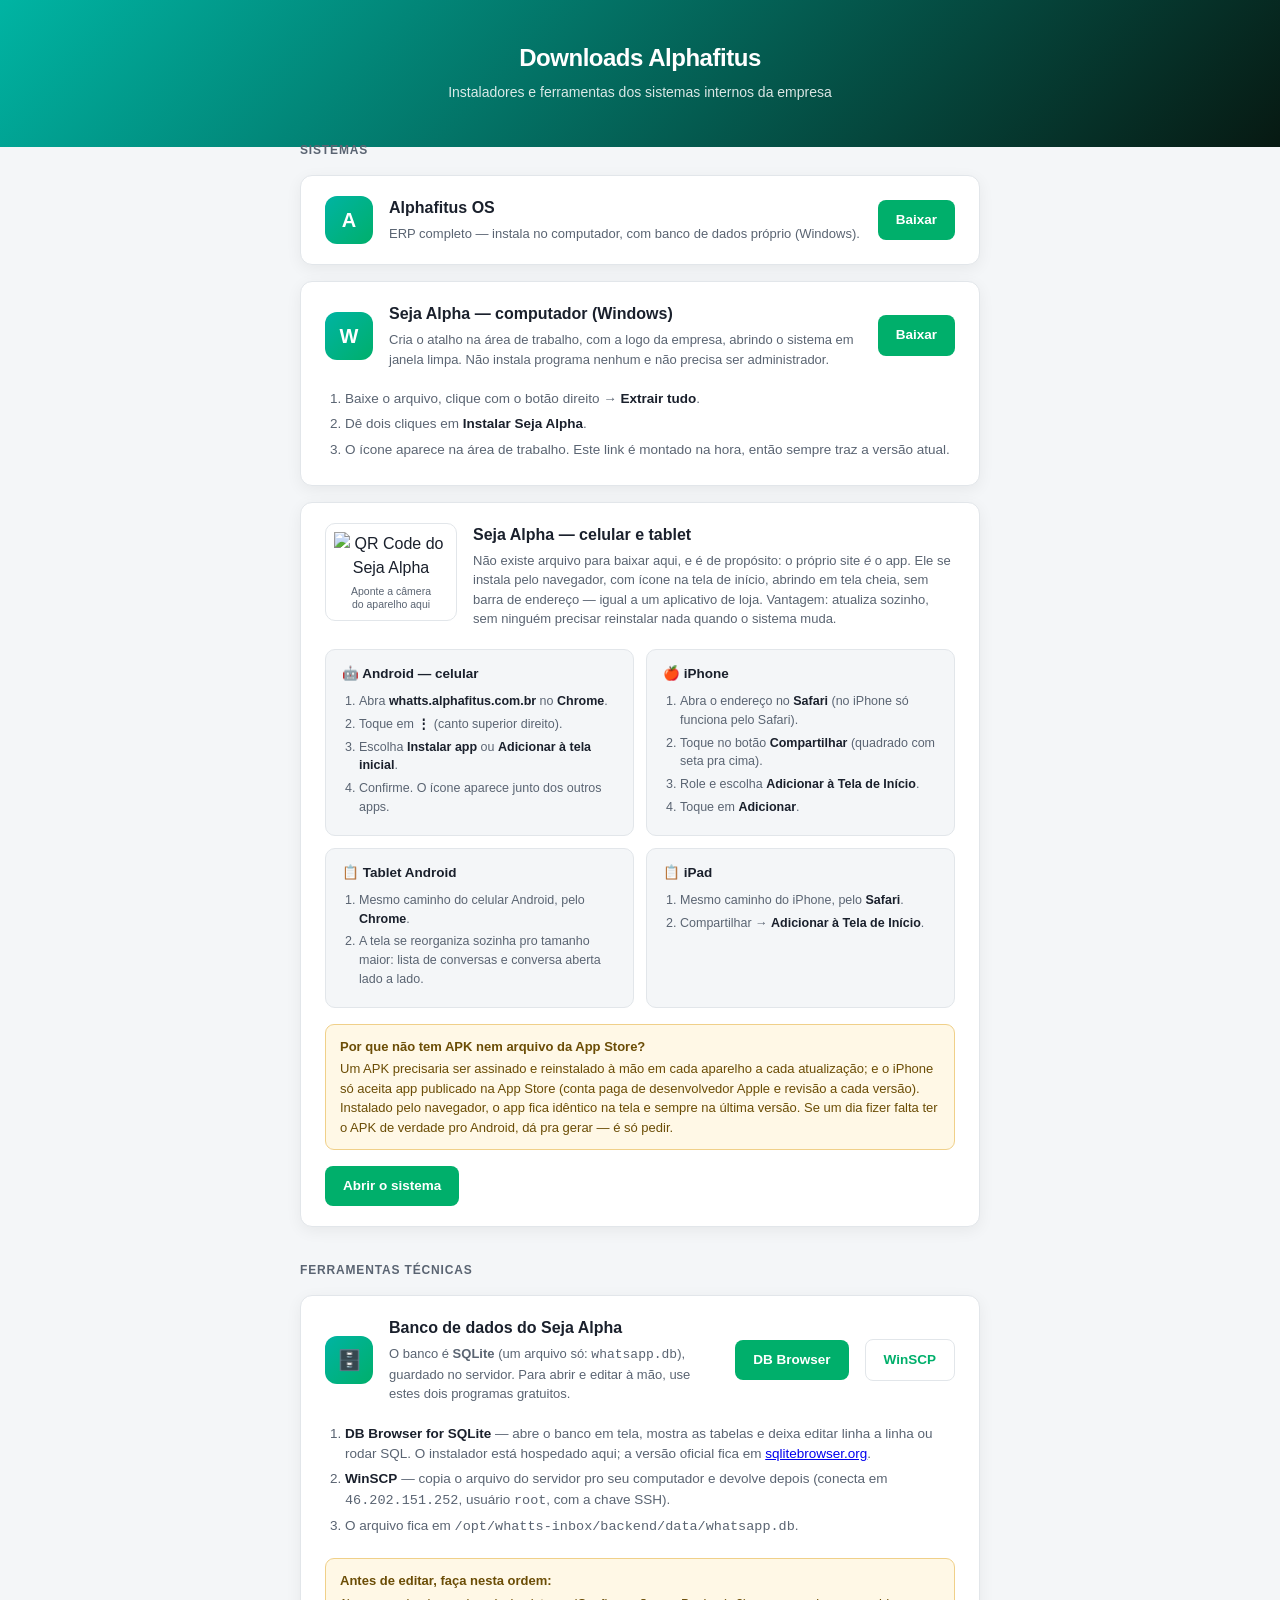
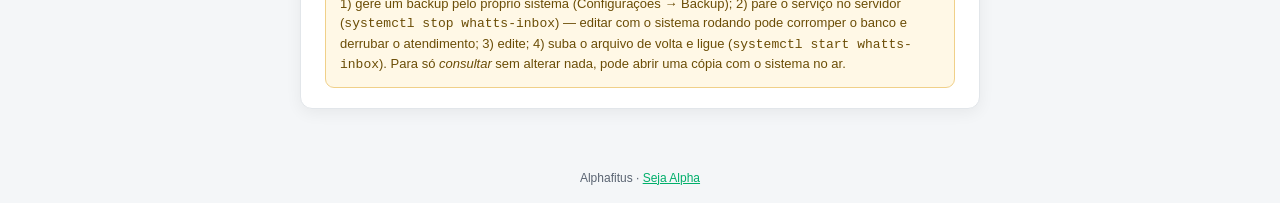
==== deploy/downloads/index.html @ eac2fa20 "Nome visível passa a ser "Seja Alpha" Troca só o que aparece pra quem usa: marca na barra lateral, t" ====
<!doctype html>
<!--
  Página central de downloads da Alphafitus — servida pelo Caddy direto
  de /opt/alphafitus-downloads (ver /etc/caddy/Caddyfile), FORA do app
  Flask. Fica versionada aqui pra não se perder; pra publicar, copie
  este arquivo pra aquela pasta no servidor (ver deploy/README.md).
-->
<html lang="pt-BR">
<head>
<meta charset="utf-8">
<meta name="viewport" content="width=device-width, initial-scale=1.0">
<title>Downloads Alphafitus</title>
<meta name="theme-color" content="#00b4a3">
<link rel="icon" href="https://whatts.alphafitus.com.br/static/img/icone-192.png">
<style>
  :root {
    --teal: #00b4a3;
    --leaf: #00af6b;
    --ink: #071912;
    --fundo: #f4f6f8;
    --superficie: #ffffff;
    --texto: #1a202c;
    --texto-suave: #5a6472;
    --borda: #e2e6ea;
    --aviso-fundo: #fff8e6;
    --aviso-borda: #f0d089;
    --aviso-texto: #6b4d06;
  }
  @media (prefers-color-scheme: dark) {
    :root {
      --fundo: #0d1614; --superficie: #15201d; --texto: #e8efec;
      --texto-suave: #94a5a0; --borda: #243230;
      --aviso-fundo: #2a2213; --aviso-borda: #5c4a1c; --aviso-texto: #f0d089;
    }
  }
  * { box-sizing: border-box; }
  body {
    margin: 0; font-family: -apple-system, "Segoe UI", Roboto, Arial, sans-serif;
    background: var(--fundo); color: var(--texto); line-height: 1.5;
  }
  header {
    background: linear-gradient(135deg, var(--teal) 0%, var(--ink) 100%);
    color: #fff; padding: 40px 24px 44px; text-align: center;
  }
  header h1 { margin: 0 0 6px; font-size: 24px; letter-spacing: -0.02em; }
  header p { margin: 0; opacity: 0.85; font-size: 14px; }
  main {
    max-width: 720px; margin: -24px auto 40px; padding: 0 20px;
    display: flex; flex-direction: column; gap: 16px;
  }
  h3.secao {
    margin: 18px 0 0; font-size: 12px; text-transform: uppercase;
    letter-spacing: 0.07em; color: var(--texto-suave);
  }
  .cartao {
    background: var(--superficie); border: 1px solid var(--borda); border-radius: 12px;
    padding: 20px 24px; box-shadow: 0 4px 16px rgba(0,0,0,0.06);
    display: flex; align-items: center; gap: 16px; flex-wrap: wrap;
  }
  .cartao-icone {
    width: 48px; height: 48px; border-radius: 12px; flex-shrink: 0;
    background: linear-gradient(135deg, var(--teal), var(--leaf));
    display: flex; align-items: center; justify-content: center;
    color: #fff; font-weight: 700; font-size: 20px;
  }
  .cartao-texto { flex: 1; min-width: 190px; }
  .cartao-texto h2 { margin: 0 0 4px; font-size: 16px; }
  .cartao-texto p { margin: 0; font-size: 13px; color: var(--texto-suave); }
  .botao {
    display: inline-flex; align-items: center; gap: 6px;
    padding: 10px 18px; border-radius: 8px; border: none;
    background: var(--leaf); color: #fff; font-weight: 600; font-size: 13.5px;
    text-decoration: none; white-space: nowrap; flex-shrink: 0;
  }
  .botao:hover { background: var(--teal); }
  .botao.leve { background: transparent; color: var(--leaf); border: 1px solid var(--borda); }
  .botao.leve:hover { background: rgba(0,175,107,0.08); color: var(--leaf); }
  .passos { width: 100%; margin: 4px 0 0; padding-left: 20px; font-size: 13.5px; color: var(--texto-suave); }
  .passos li { margin-bottom: 5px; }
  .passos strong { color: var(--texto); }
  .aviso {
    width: 100%; background: var(--aviso-fundo); border: 1px solid var(--aviso-borda);
    color: var(--aviso-texto); border-radius: 9px; padding: 12px 14px; font-size: 13px;
  }
  .aviso strong { display: block; margin-bottom: 3px; }
  .celular { flex-direction: row; align-items: flex-start; }
  .qr {
    width: 132px; flex-shrink: 0; text-align: center; background: #fff;
    border: 1px solid var(--borda); border-radius: 10px; padding: 8px;
  }
  .qr img { width: 100%; display: block; }
  .qr span { display: block; font-size: 10.5px; color: #5a6472; margin-top: 5px; line-height: 1.3; }
  .plataformas { display: grid; grid-template-columns: repeat(auto-fit, minmax(210px, 1fr)); gap: 12px; width: 100%; margin-top: 4px; }
  .plataforma {
    border: 1px solid var(--borda); border-radius: 10px; padding: 14px 16px;
    background: var(--fundo);
  }
  .plataforma h4 { margin: 0 0 8px; font-size: 13.5px; display: flex; align-items: center; gap: 7px; }
  .plataforma ol { margin: 0; padding-left: 17px; font-size: 12.5px; color: var(--texto-suave); }
  .plataforma ol li { margin-bottom: 4px; }
  .plataforma strong { color: var(--texto); }
  @media (max-width: 560px) { .celular { flex-direction: column; } .qr { width: 100%; max-width: 180px; margin: 0 auto; } }
  footer { text-align: center; padding: 20px; font-size: 12px; color: var(--texto-suave); }
  footer a { color: var(--leaf); }
</style>
</head>
<body>
<header>
  <h1>Downloads Alphafitus</h1>
  <p>Instaladores e ferramentas dos sistemas internos da empresa</p>
</header>
<main>

  <h3 class="secao">Sistemas</h3>

  <div class="cartao">
    <div class="cartao-icone">A</div>
    <div class="cartao-texto">
      <h2>Alphafitus OS</h2>
      <p>ERP completo — instala no computador, com banco de dados próprio (Windows).</p>
    </div>
    <a class="botao" href="/downloads/AlphafitusOS_Servidor_Instalar.exe">Baixar</a>
  </div>

  <div class="cartao">
    <div class="cartao-icone">W</div>
    <div class="cartao-texto">
      <h2>Seja Alpha — computador (Windows)</h2>
      <p>Cria o atalho na área de trabalho, com a logo da empresa, abrindo o sistema em
         janela limpa. Não instala programa nenhum e não precisa ser administrador.</p>
    </div>
    <a class="botao" href="https://whatts.alphafitus.com.br/instalador/WhattsInbox-instalador.zip">Baixar</a>
    <ol class="passos">
      <li>Baixe o arquivo, clique com o botão direito → <strong>Extrair tudo</strong>.</li>
      <li>Dê dois cliques em <strong>Instalar Seja Alpha</strong>.</li>
      <li>O ícone aparece na área de trabalho. Este link é montado na hora, então sempre traz a versão atual.</li>
    </ol>
  </div>

  <div class="cartao celular">
    <div class="qr">
      <img src="/downloads/qr-whatts.png" alt="QR Code do Seja Alpha">
      <span>Aponte a câmera<br>do aparelho aqui</span>
    </div>
    <div class="cartao-texto">
      <h2>Seja Alpha — celular e tablet</h2>
      <p>
        Não existe arquivo para baixar aqui, e é de propósito: o próprio site <em>é</em> o
        app. Ele se instala pelo navegador, com ícone na tela de início, abrindo em tela
        cheia, sem barra de endereço — igual a um aplicativo de loja. Vantagem: atualiza
        sozinho, sem ninguém precisar reinstalar nada quando o sistema muda.
      </p>
    </div>
    <div class="plataformas">
      <div class="plataforma">
        <h4>🤖 Android — celular</h4>
        <ol>
          <li>Abra <strong>whatts.alphafitus.com.br</strong> no <strong>Chrome</strong>.</li>
          <li>Toque em <strong>⋮</strong> (canto superior direito).</li>
          <li>Escolha <strong>Instalar app</strong> ou <strong>Adicionar à tela inicial</strong>.</li>
          <li>Confirme. O ícone aparece junto dos outros apps.</li>
        </ol>
      </div>
      <div class="plataforma">
        <h4>🍎 iPhone</h4>
        <ol>
          <li>Abra o endereço no <strong>Safari</strong> (no iPhone só funciona pelo Safari).</li>
          <li>Toque no botão <strong>Compartilhar</strong> (quadrado com seta pra cima).</li>
          <li>Role e escolha <strong>Adicionar à Tela de Início</strong>.</li>
          <li>Toque em <strong>Adicionar</strong>.</li>
        </ol>
      </div>
      <div class="plataforma">
        <h4>📋 Tablet Android</h4>
        <ol>
          <li>Mesmo caminho do celular Android, pelo <strong>Chrome</strong>.</li>
          <li>A tela se reorganiza sozinha pro tamanho maior: lista de conversas e conversa aberta lado a lado.</li>
        </ol>
      </div>
      <div class="plataforma">
        <h4>📋 iPad</h4>
        <ol>
          <li>Mesmo caminho do iPhone, pelo <strong>Safari</strong>.</li>
          <li>Compartilhar → <strong>Adicionar à Tela de Início</strong>.</li>
        </ol>
      </div>
    </div>
    <div class="aviso">
      <strong>Por que não tem APK nem arquivo da App Store?</strong>
      Um APK precisaria ser assinado e reinstalado à mão em cada aparelho a cada
      atualização; e o iPhone só aceita app publicado na App Store (conta paga de
      desenvolvedor Apple e revisão a cada versão). Instalado pelo navegador, o app fica
      idêntico na tela e sempre na última versão. Se um dia fizer falta ter o APK de
      verdade pro Android, dá pra gerar — é só pedir.
    </div>
    <a class="botao" href="https://whatts.alphafitus.com.br/">Abrir o sistema</a>
  </div>

  <h3 class="secao">Ferramentas técnicas</h3>

  <div class="cartao">
    <div class="cartao-icone">🗄️</div>
    <div class="cartao-texto">
      <h2>Banco de dados do Seja Alpha</h2>
      <p>O banco é <strong>SQLite</strong> (um arquivo só: <code>whatsapp.db</code>), guardado no
         servidor. Para abrir e editar à mão, use estes dois programas gratuitos.</p>
    </div>
    <a class="botao" href="/downloads/DBBrowserForSQLite-instalador.msi">DB Browser</a>
    <a class="botao leve" href="https://winscp.net/eng/download.php" target="_blank" rel="noopener">WinSCP</a>
    <ol class="passos">
      <li><strong>DB Browser for SQLite</strong> — abre o banco em tela, mostra as tabelas e deixa editar linha a linha ou rodar SQL. O instalador está hospedado aqui; a versão oficial fica em <a href="https://sqlitebrowser.org/dl/" target="_blank" rel="noopener">sqlitebrowser.org</a>.</li>
      <li><strong>WinSCP</strong> — copia o arquivo do servidor pro seu computador e devolve depois (conecta em <code>46.202.151.252</code>, usuário <code>root</code>, com a chave SSH).</li>
      <li>O arquivo fica em <code>/opt/whatts-inbox/backend/data/whatsapp.db</code>.</li>
    </ol>
    <div class="aviso">
      <strong>Antes de editar, faça nesta ordem:</strong>
      1) gere um backup pelo próprio sistema (Configurações → Backup);
      2) pare o serviço no servidor (<code>systemctl stop whatts-inbox</code>) — editar com o
      sistema rodando pode corromper o banco e derrubar o atendimento;
      3) edite; 4) suba o arquivo de volta e ligue (<code>systemctl start whatts-inbox</code>).
      Para só <em>consultar</em> sem alterar nada, pode abrir uma cópia com o sistema no ar.
    </div>
  </div>

</main>
<footer>
  Alphafitus · <a href="https://whatts.alphafitus.com.br/">Seja Alpha</a>
</footer>
</body>
</html>
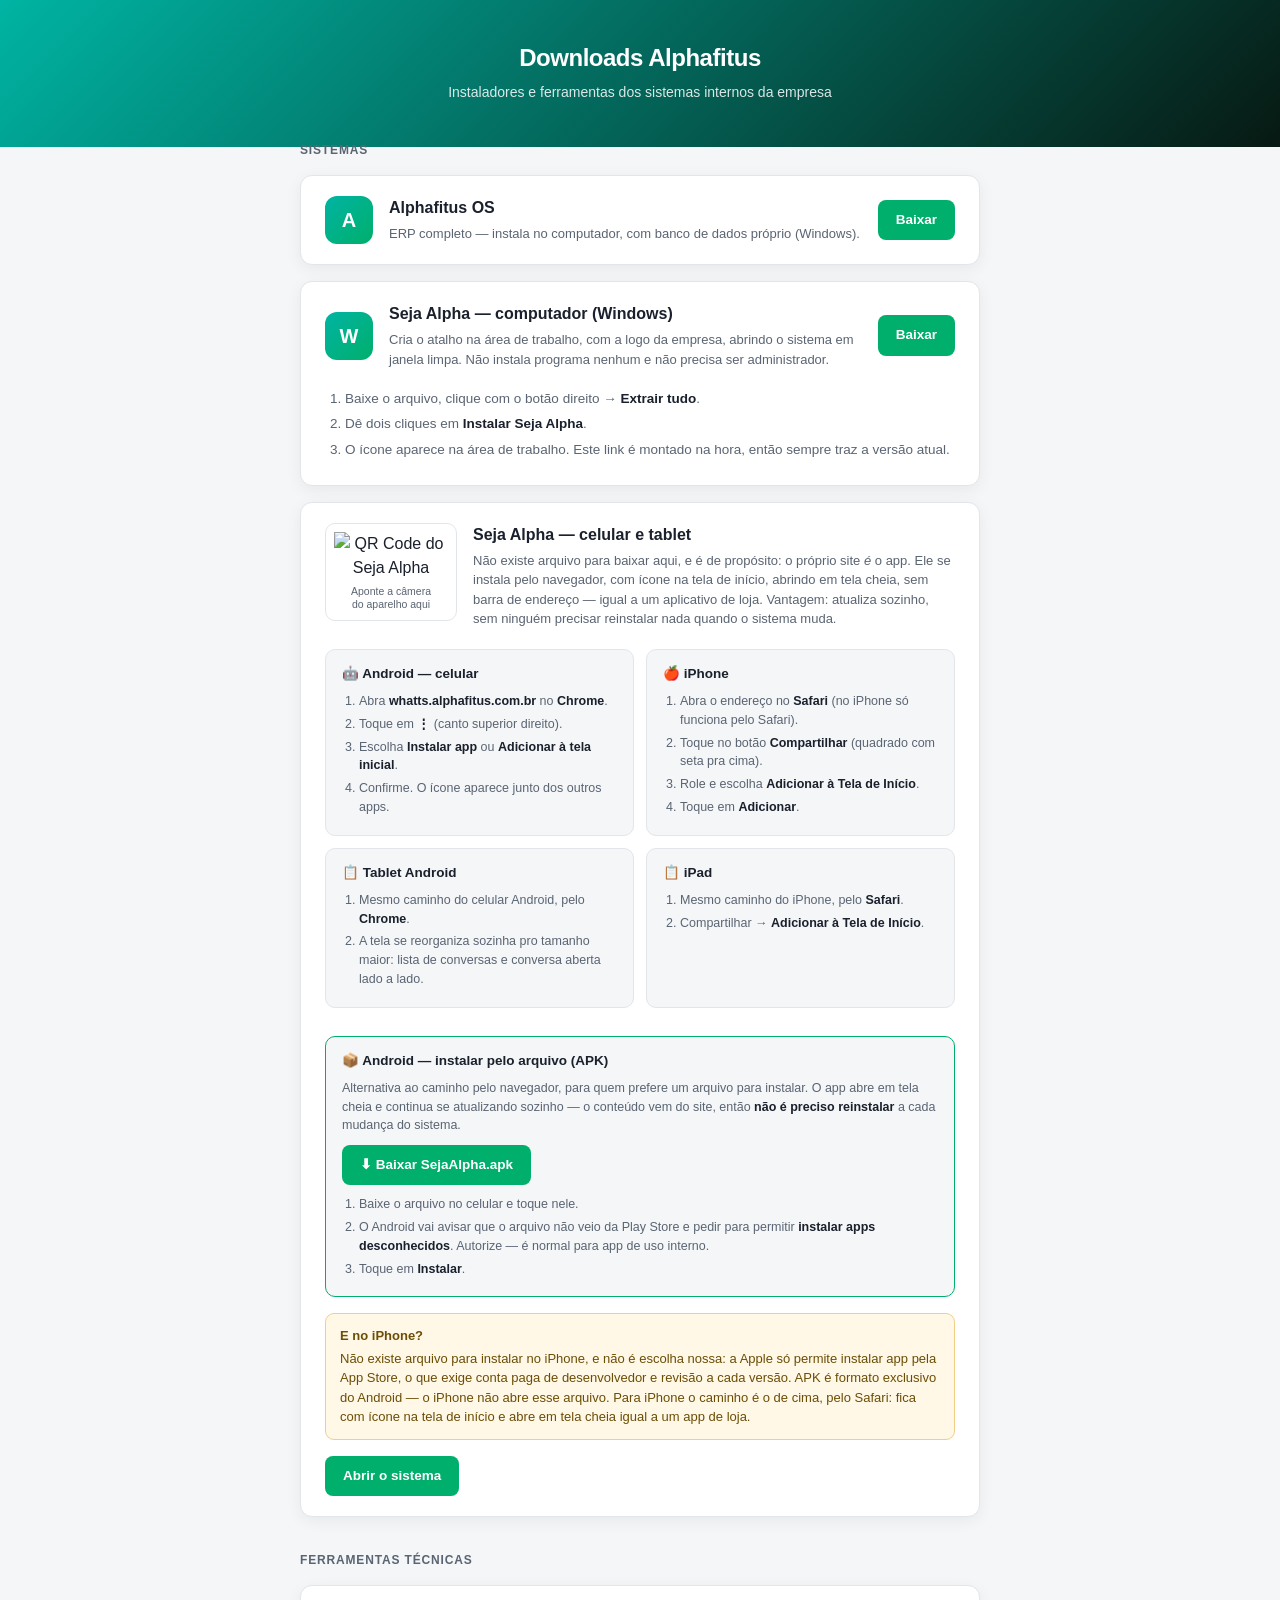
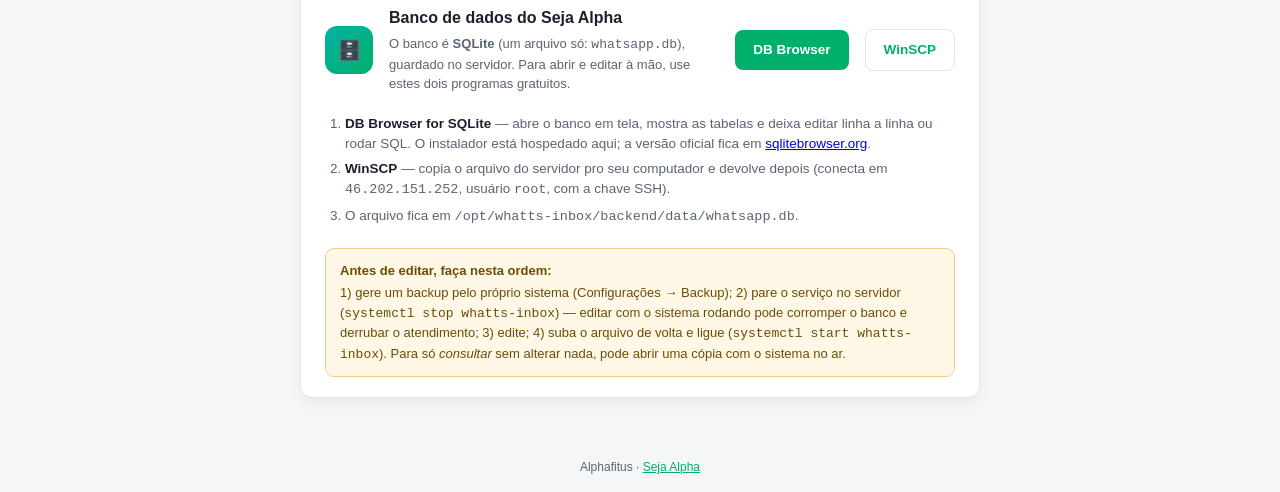
==== commit d4d6bdab: "Descobre sozinho por onde as mensagens devem voltar Falha encontrada em produção: mandar mensagem fu" ====
--- a/deploy/downloads/index.html
+++ b/deploy/downloads/index.html
@@ -185,17 +185,38 @@
         </ol>
       </div>
     </div>
+    <!--APK-->
+    <div class="plataformas" style="margin-top:12px;">
+      <div class="plataforma" style="grid-column:1/-1; border-color:var(--leaf);">
+        <h4>📦 Android — instalar pelo arquivo (APK)</h4>
+        <p style="margin:0 0 10px; font-size:12.5px; color:var(--texto-suave);">
+          Alternativa ao caminho pelo navegador, para quem prefere um arquivo para instalar.
+          O app abre em tela cheia e continua se atualizando sozinho — o conteúdo vem do site,
+          então <strong>não é preciso reinstalar</strong> a cada mudança do sistema.
+        </p>
+        <a class="botao" href="/downloads/SejaAlpha.apk">⬇ Baixar SejaAlpha.apk</a>
+        <ol class="passos" style="margin-top:10px;">
+          <li>Baixe o arquivo no celular e toque nele.</li>
+          <li>O Android vai avisar que o arquivo não veio da Play Store e pedir para permitir
+              <strong>instalar apps desconhecidos</strong>. Autorize — é normal para app de uso interno.</li>
+          <li>Toque em <strong>Instalar</strong>.</li>
+        </ol>
+      </div>
+    </div>
+    <!--/APK-->
+
     <div class="aviso">
-      <strong>Por que não tem APK nem arquivo da App Store?</strong>
-      Um APK precisaria ser assinado e reinstalado à mão em cada aparelho a cada
-      atualização; e o iPhone só aceita app publicado na App Store (conta paga de
-      desenvolvedor Apple e revisão a cada versão). Instalado pelo navegador, o app fica
-      idêntico na tela e sempre na última versão. Se um dia fizer falta ter o APK de
-      verdade pro Android, dá pra gerar — é só pedir.
+      <strong>E no iPhone?</strong>
+      Não existe arquivo para instalar no iPhone, e não é escolha nossa: a Apple só permite
+      instalar app pela App Store, o que exige conta paga de desenvolvedor e revisão a cada
+      versão. APK é formato exclusivo do Android — o iPhone não abre esse arquivo. Para
+      iPhone o caminho é o de cima, pelo Safari: fica com ícone na tela de início e abre em
+      tela cheia igual a um app de loja.
     </div>
     <a class="botao" href="https://whatts.alphafitus.com.br/">Abrir o sistema</a>
   </div>
 
+<!--ADMIN-->
   <h3 class="secao">Ferramentas técnicas</h3>
 
   <div class="cartao">
@@ -222,6 +243,7 @@
     </div>
   </div>
 
+<!--/ADMIN-->
 </main>
 <footer>
   Alphafitus · <a href="https://whatts.alphafitus.com.br/">Seja Alpha</a>
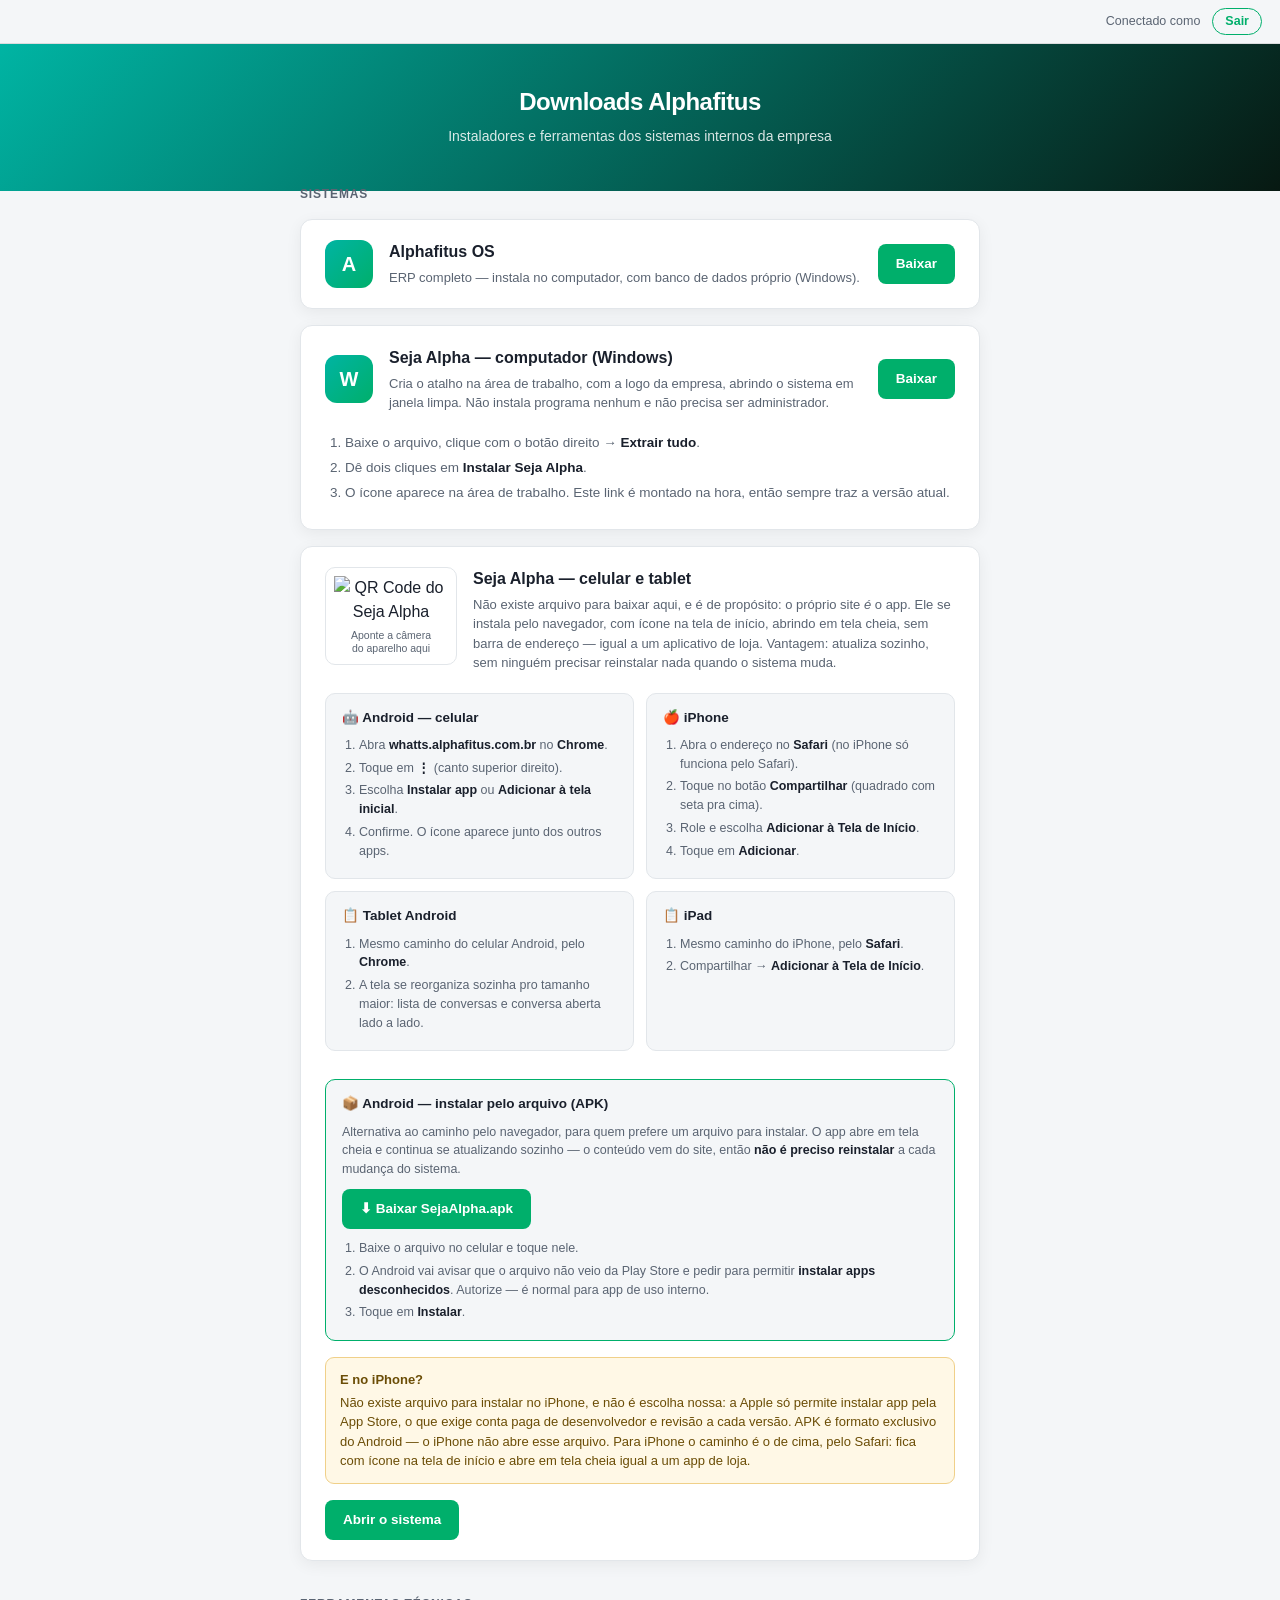
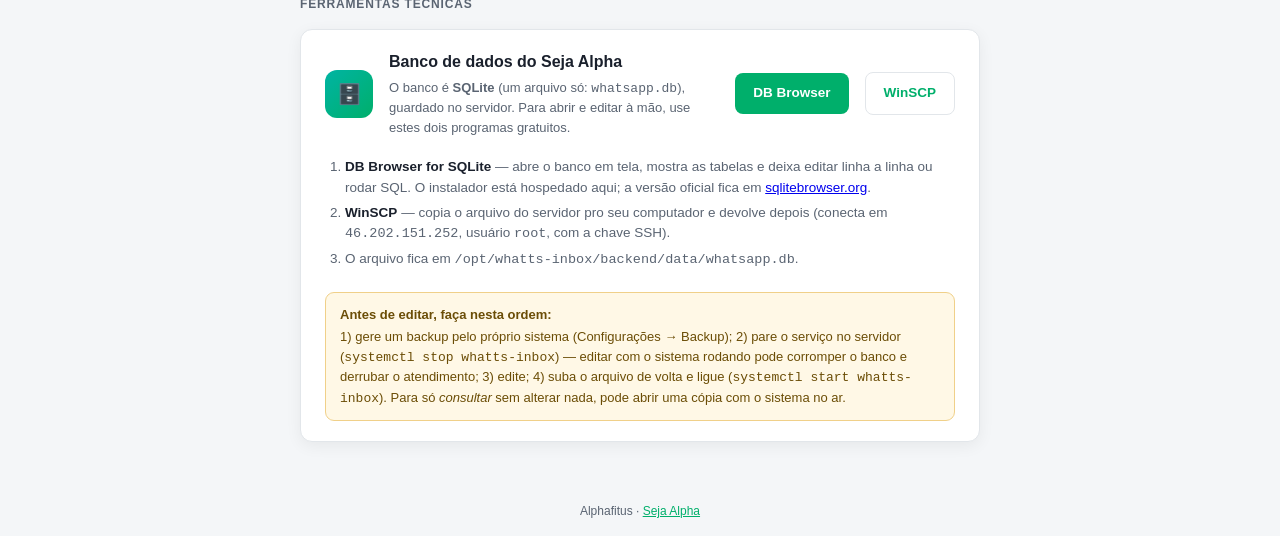
==== commit 933300c5: "Autor no grupo (era o lid), telefone fixo, portfolio no chat interno e mais - QUEM FALOU NO GRUPO, e" ====
--- a/deploy/downloads/index.html
+++ b/deploy/downloads/index.html
@@ -100,11 +100,28 @@
   .plataforma ol li { margin-bottom: 4px; }
   .plataforma strong { color: var(--texto); }
   @media (max-width: 560px) { .celular { flex-direction: column; } .qr { width: 100%; max-width: 180px; margin: 0 auto; } }
+  /* Quem está logado e a saída. Fica no alto e discreta: é informação
+     de contexto, não o assunto da página. */
+  .barra-sessao {
+    display: flex; align-items: center; justify-content: flex-end; gap: 12px;
+    padding: 8px 18px; font-size: 12.5px; color: var(--texto-suave);
+    border-bottom: 1px solid rgba(128,128,128,0.22);
+  }
+  .barra-sessao strong { color: inherit; }
+  .botao-sair {
+    color: var(--leaf); text-decoration: none; font-weight: 600;
+    border: 1px solid currentColor; border-radius: 999px; padding: 3px 12px;
+  }
+  .botao-sair:hover { text-decoration: none; opacity: 0.75; }
   footer { text-align: center; padding: 20px; font-size: 12px; color: var(--texto-suave); }
   footer a { color: var(--leaf); }
 </style>
 </head>
 <body>
+<div class="barra-sessao">
+  <span>Conectado como <strong><!--NOME--></strong></span>
+  <a class="botao-sair" href="/downloads/sair">Sair</a>
+</div>
 <header>
   <h1>Downloads Alphafitus</h1>
   <p>Instaladores e ferramentas dos sistemas internos da empresa</p>
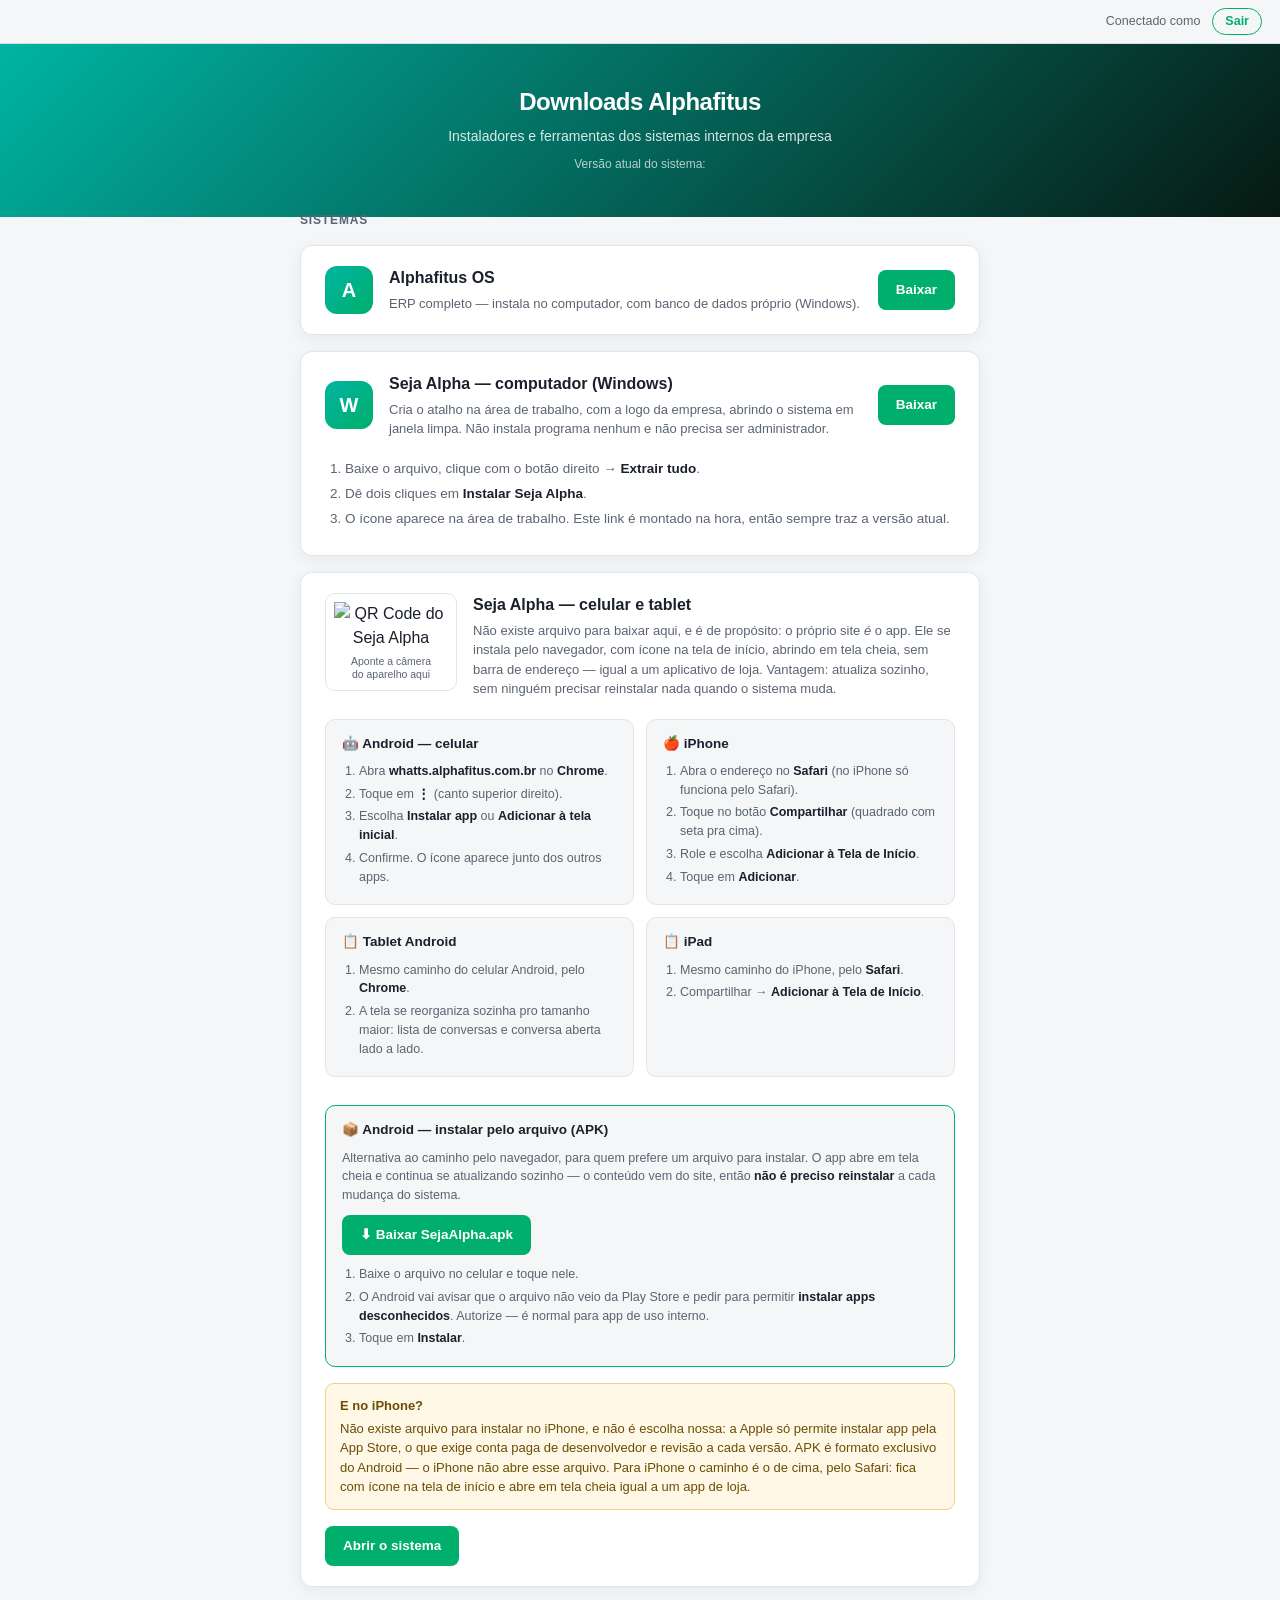
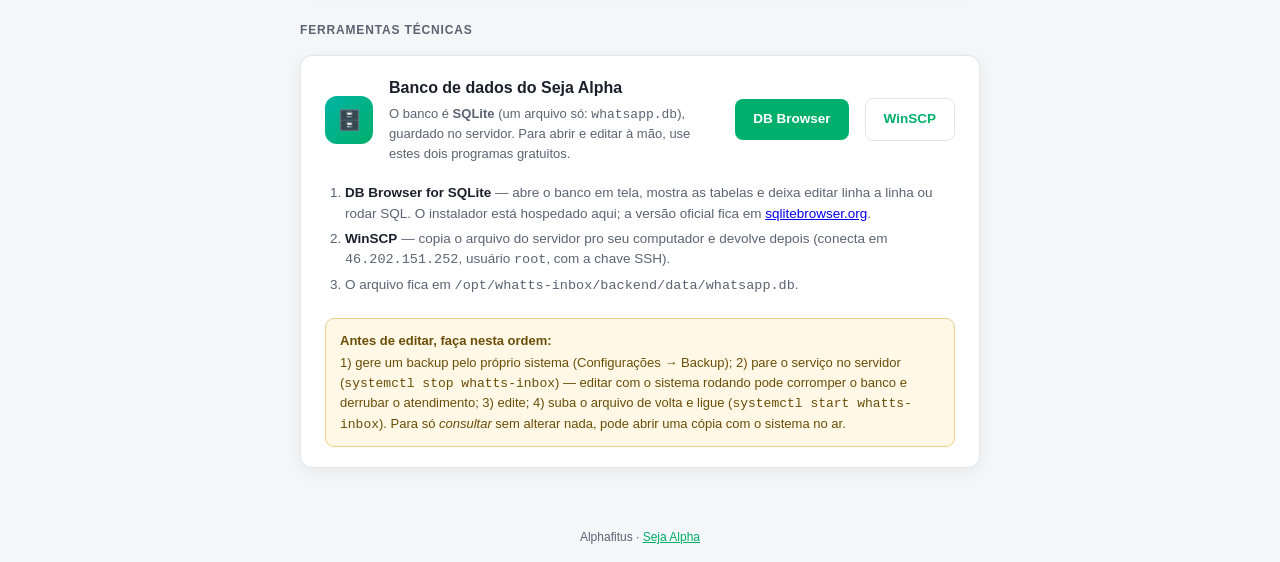
==== commit cb0d9638: "Pagina de downloads mostra o numero da versao atual Pedido do Clayton: a pagina de downloads deve se" ====
--- a/deploy/downloads/index.html
+++ b/deploy/downloads/index.html
@@ -1,9 +1,9 @@
 <!doctype html>
 <!--
-  Página central de downloads da Alphafitus — servida pelo Caddy direto
-  de /opt/alphafitus-downloads (ver /etc/caddy/Caddyfile), FORA do app
-  Flask. Fica versionada aqui pra não se perder; pra publicar, copie
-  este arquivo pra aquela pasta no servidor (ver deploy/README.md).
+  Página central de downloads da Alphafitus — servida pelo Flask (ver
+  backend/app/routes/downloads.py), atrás do mesmo login do sistema.
+  Editar este arquivo direto já vale: a rota lê ele daqui na hora,
+  sem precisar copiar pra lugar nenhum.
 -->
 <html lang="pt-BR">
 <head>
@@ -125,6 +125,7 @@
 <header>
   <h1>Downloads Alphafitus</h1>
   <p>Instaladores e ferramentas dos sistemas internos da empresa</p>
+  <p style="margin-top:8px; font-size:12px; opacity:0.7;">Versão atual do sistema: <strong><!--VERSAO--></strong></p>
 </header>
 <main>
 
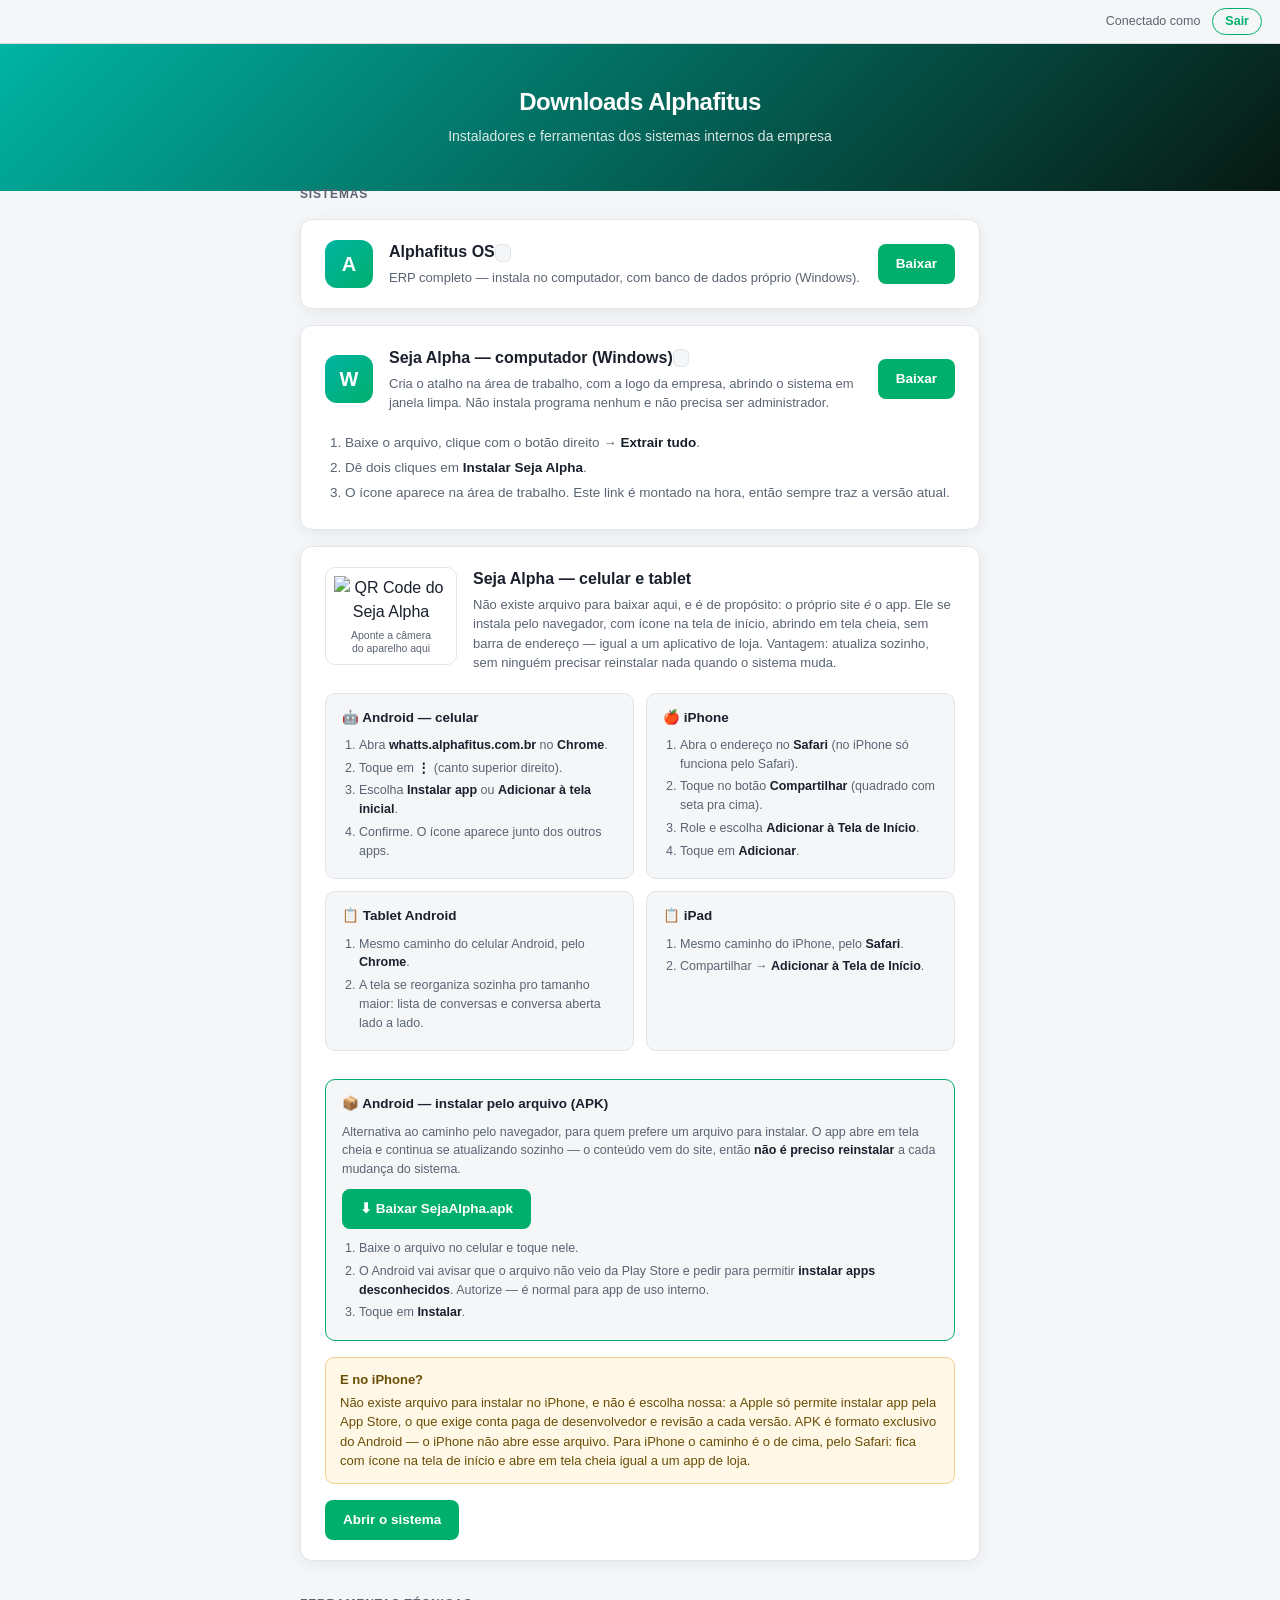
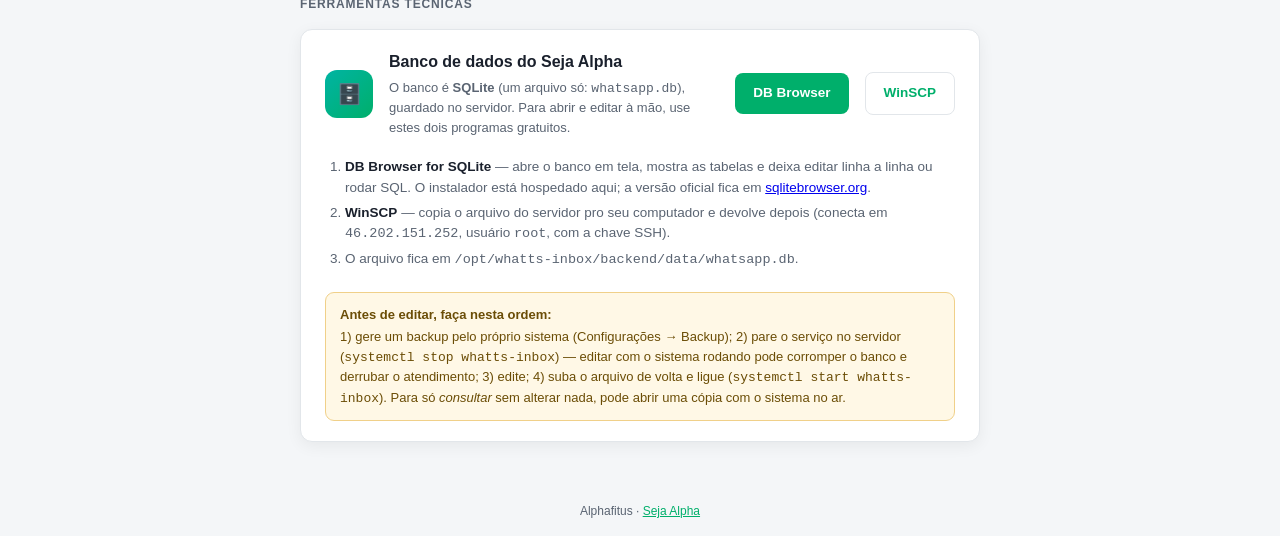
==== commit 15b2dcf1: "Versao aparece ao lado do nome de cada sistema, nao so no topo da pagina Pedido do Clayton (ajuste d" ====
--- a/deploy/downloads/index.html
+++ b/deploy/downloads/index.html
@@ -65,6 +65,11 @@
   }
   .cartao-texto { flex: 1; min-width: 190px; }
   .cartao-texto h2 { margin: 0 0 4px; font-size: 16px; }
+  .rotulo-versao {
+    font-size: 11px; font-weight: 600; color: var(--texto-suave);
+    background: var(--fundo); border: 1px solid var(--borda); border-radius: 6px;
+    padding: 2px 7px; vertical-align: middle; white-space: nowrap;
+  }
   .cartao-texto p { margin: 0; font-size: 13px; color: var(--texto-suave); }
   .botao {
     display: inline-flex; align-items: center; gap: 6px;
@@ -125,7 +130,6 @@
 <header>
   <h1>Downloads Alphafitus</h1>
   <p>Instaladores e ferramentas dos sistemas internos da empresa</p>
-  <p style="margin-top:8px; font-size:12px; opacity:0.7;">Versão atual do sistema: <strong><!--VERSAO--></strong></p>
 </header>
 <main>
 
@@ -134,7 +138,7 @@
   <div class="cartao">
     <div class="cartao-icone">A</div>
     <div class="cartao-texto">
-      <h2>Alphafitus OS</h2>
+      <h2>Alphafitus OS <span class="rotulo-versao"><!--VERSAO_ALPHAFITUS--></span></h2>
       <p>ERP completo — instala no computador, com banco de dados próprio (Windows).</p>
     </div>
     <a class="botao" href="/downloads/AlphafitusOS_Servidor_Instalar.exe">Baixar</a>
@@ -143,7 +147,7 @@
   <div class="cartao">
     <div class="cartao-icone">W</div>
     <div class="cartao-texto">
-      <h2>Seja Alpha — computador (Windows)</h2>
+      <h2>Seja Alpha — computador (Windows) <span class="rotulo-versao"><!--VERSAO_SEJAALPHA--></span></h2>
       <p>Cria o atalho na área de trabalho, com a logo da empresa, abrindo o sistema em
          janela limpa. Não instala programa nenhum e não precisa ser administrador.</p>
     </div>
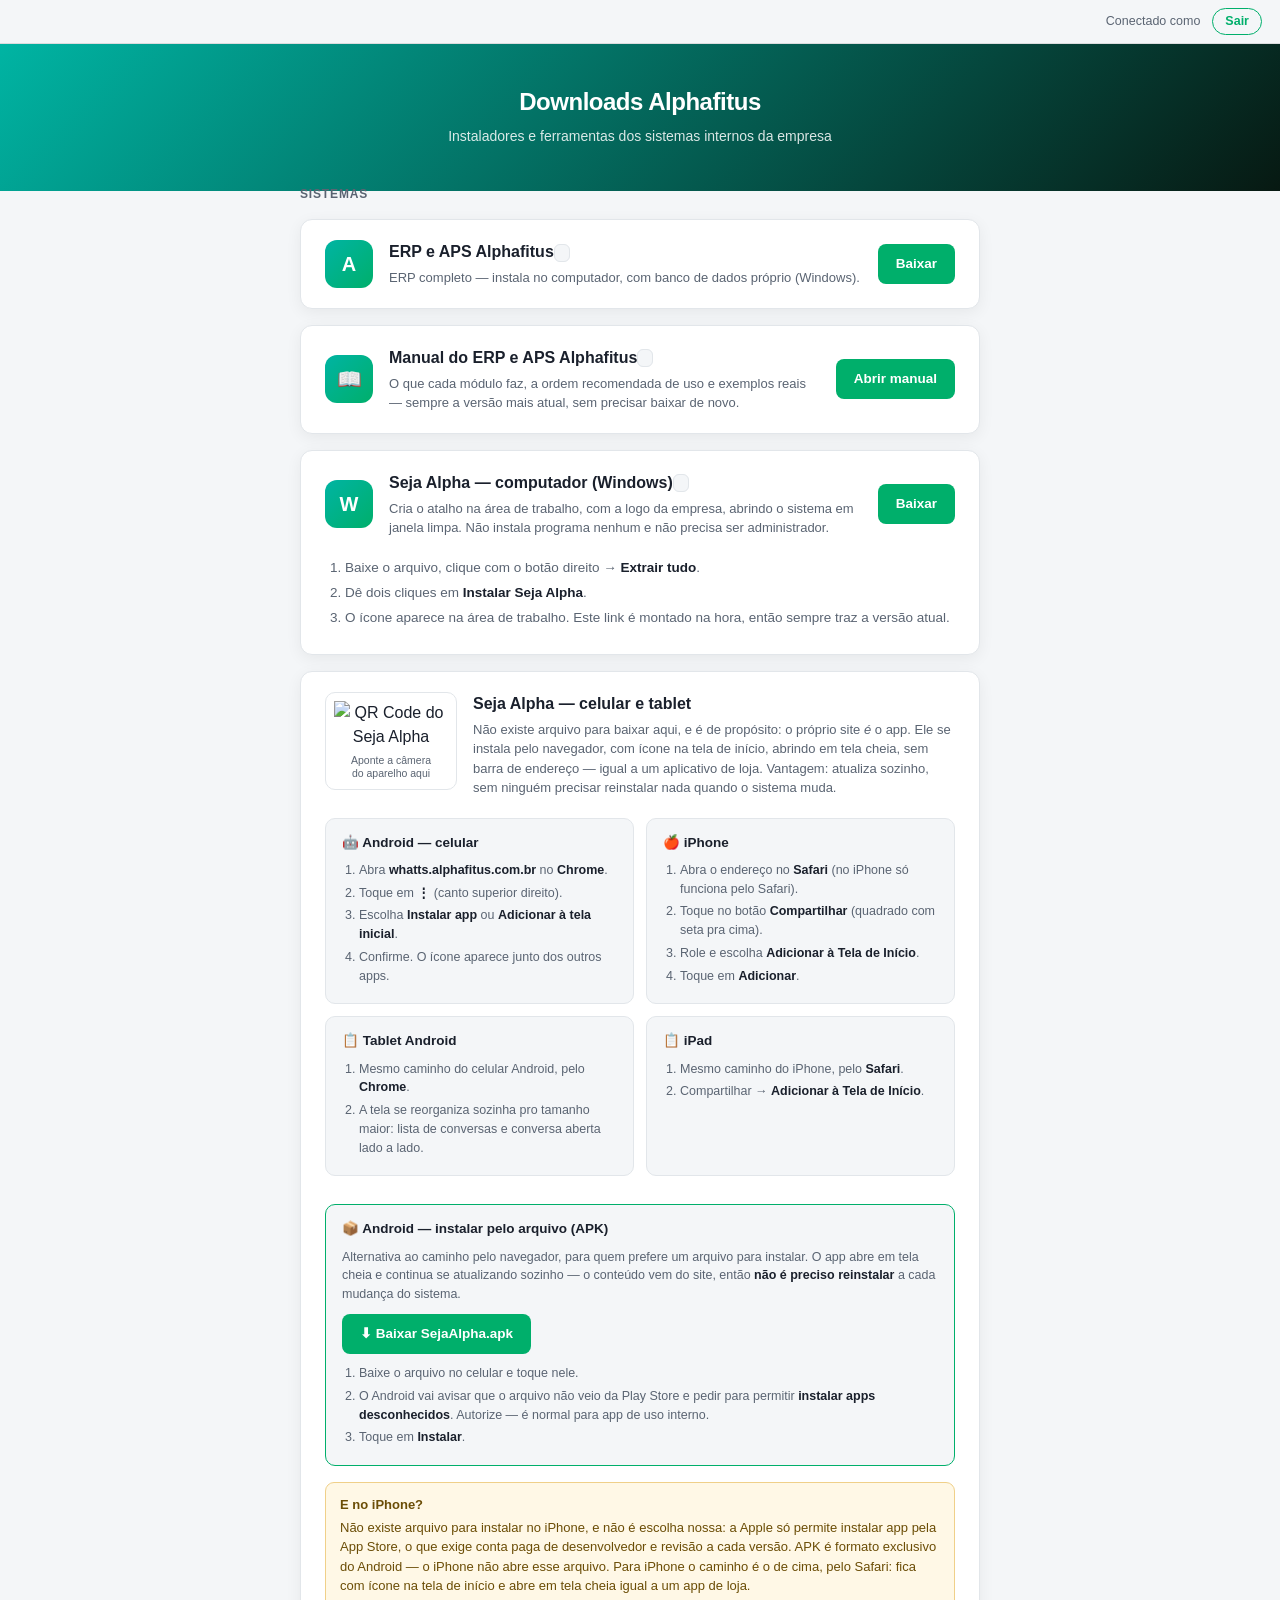
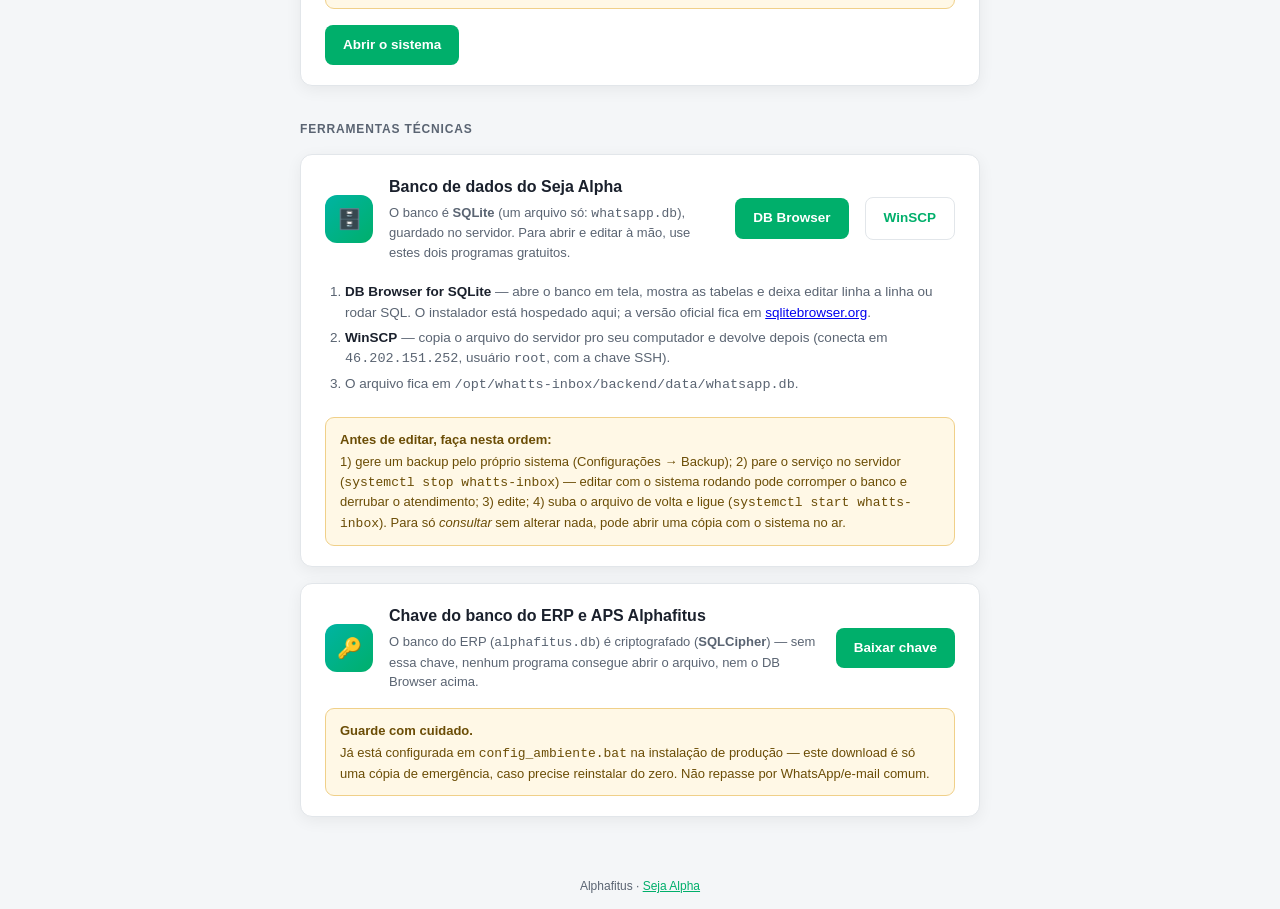
==== commit 6864cdab: "Renomeia Alphafitus OS para ERP e APS Alphafitus na pagina de downloads" ====
--- a/deploy/downloads/index.html
+++ b/deploy/downloads/index.html
@@ -138,10 +138,19 @@
   <div class="cartao">
     <div class="cartao-icone">A</div>
     <div class="cartao-texto">
-      <h2>Alphafitus OS <span class="rotulo-versao"><!--VERSAO_ALPHAFITUS--></span></h2>
+      <h2>ERP e APS Alphafitus <span class="rotulo-versao"><!--VERSAO_ALPHAFITUS--></span></h2>
       <p>ERP completo — instala no computador, com banco de dados próprio (Windows).</p>
     </div>
     <a class="botao" href="/downloads/AlphafitusOS_Servidor_Instalar.exe">Baixar</a>
+  </div>
+
+  <div class="cartao">
+    <div class="cartao-icone">📖</div>
+    <div class="cartao-texto">
+      <h2>Manual do ERP e APS Alphafitus <span class="rotulo-versao"><!--VERSAO_MANUAL--></span></h2>
+      <p>O que cada módulo faz, a ordem recomendada de uso e exemplos reais — sempre a versão mais atual, sem precisar baixar de novo.</p>
+    </div>
+    <a class="botao" href="/downloads/Manual_AlphafitusOS.html" target="_blank" rel="noopener">Abrir manual</a>
   </div>
 
   <div class="cartao">
@@ -265,6 +274,22 @@
     </div>
   </div>
 
+  <div class="cartao">
+    <div class="cartao-icone">🔑</div>
+    <div class="cartao-texto">
+      <h2>Chave do banco do ERP e APS Alphafitus</h2>
+      <p>O banco do ERP (<code>alphafitus.db</code>) é criptografado (<strong>SQLCipher</strong>) —
+         sem essa chave, nenhum programa consegue abrir o arquivo, nem o DB Browser acima.</p>
+    </div>
+    <a class="botao" href="/downloads/AlphafitusOS_ChaveBanco.txt">Baixar chave</a>
+    <div class="aviso">
+      <strong>Guarde com cuidado.</strong>
+      Já está configurada em <code>config_ambiente.bat</code> na instalação de produção —
+      este download é só uma cópia de emergência, caso precise reinstalar do zero. Não
+      repasse por WhatsApp/e-mail comum.
+    </div>
+  </div>
+
 <!--/ADMIN-->
 </main>
 <footer>
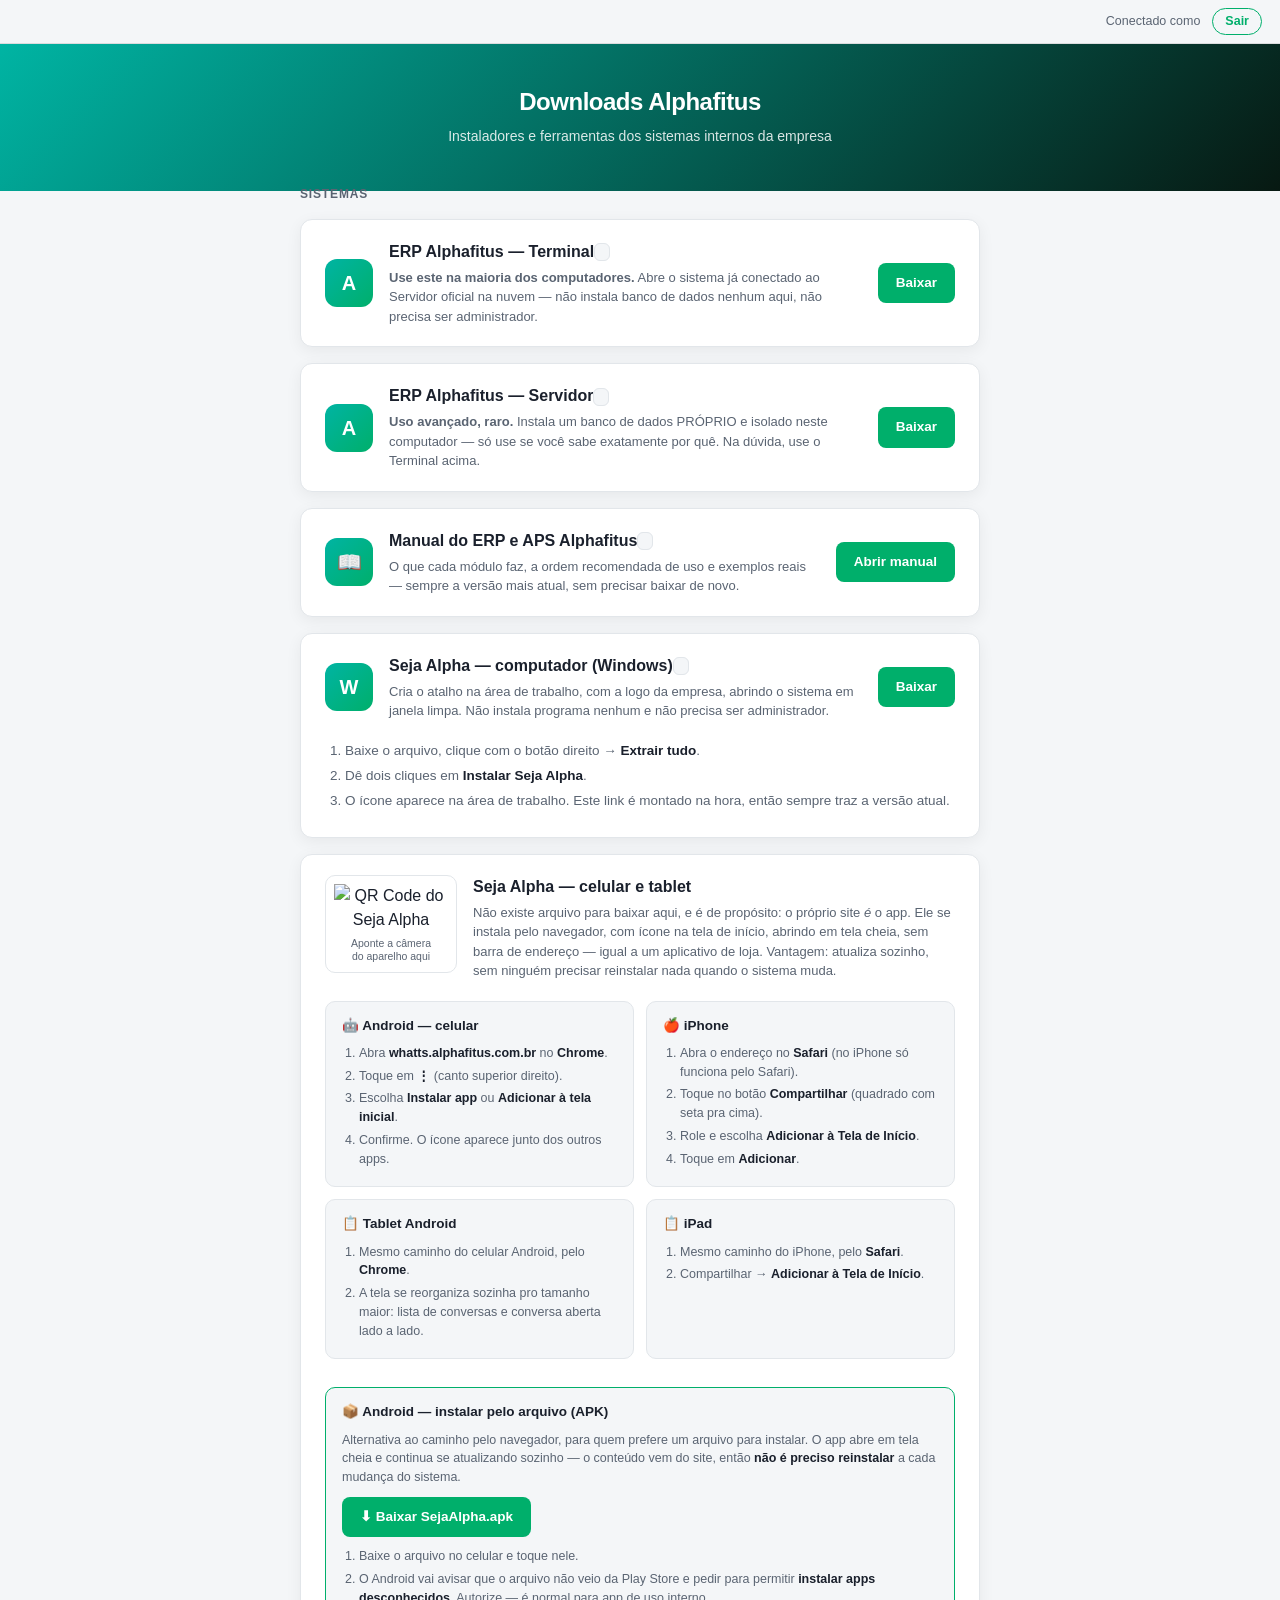
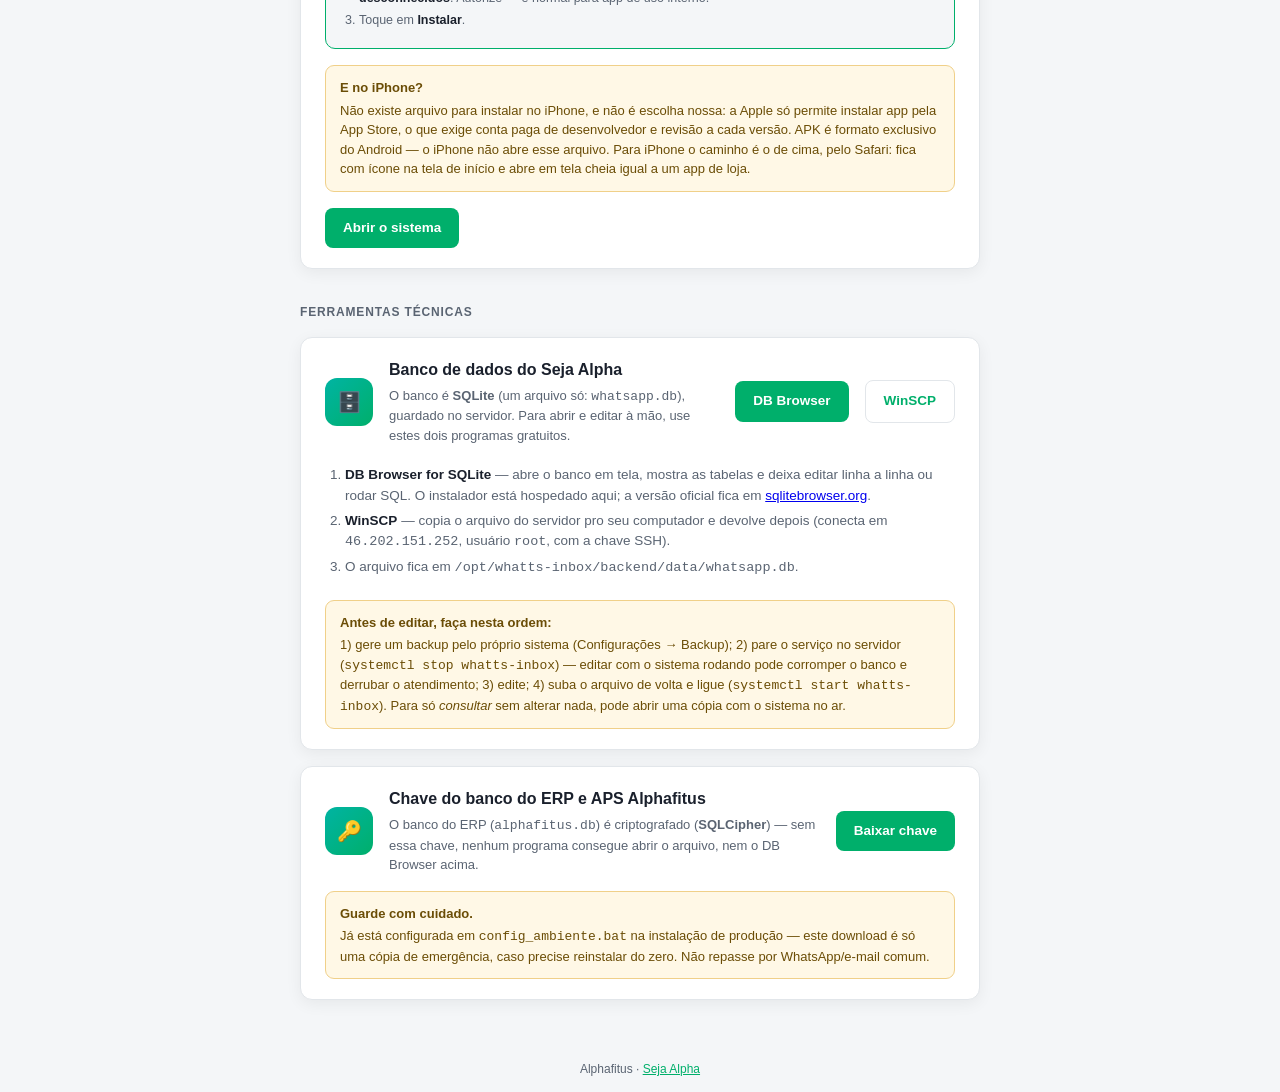
==== commit 2d8a3dea: "Downloads: separa Terminal (recomendado) de Servidor (avancado) em cards distintos + corrige versao " ====
--- a/deploy/downloads/index.html
+++ b/deploy/downloads/index.html
@@ -138,8 +138,17 @@
   <div class="cartao">
     <div class="cartao-icone">A</div>
     <div class="cartao-texto">
-      <h2>ERP e APS Alphafitus <span class="rotulo-versao"><!--VERSAO_ALPHAFITUS--></span></h2>
-      <p>ERP completo — instala no computador, com banco de dados próprio (Windows).</p>
+      <h2>ERP Alphafitus — Terminal <span class="rotulo-versao"><!--VERSAO_TERMINAL--></span></h2>
+      <p><strong>Use este na maioria dos computadores.</strong> Abre o sistema já conectado ao Servidor oficial na nuvem — não instala banco de dados nenhum aqui, não precisa ser administrador.</p>
+    </div>
+    <a class="botao" href="/downloads/AlphafitusOS_Terminal.zip">Baixar</a>
+  </div>
+
+  <div class="cartao">
+    <div class="cartao-icone">A</div>
+    <div class="cartao-texto">
+      <h2>ERP Alphafitus — Servidor <span class="rotulo-versao"><!--VERSAO_ALPHAFITUS--></span></h2>
+      <p><strong>Uso avançado, raro.</strong> Instala um banco de dados PRÓPRIO e isolado neste computador — só use se você sabe exatamente por quê. Na dúvida, use o Terminal acima.</p>
     </div>
     <a class="botao" href="/downloads/AlphafitusOS_Servidor_Instalar.exe">Baixar</a>
   </div>
